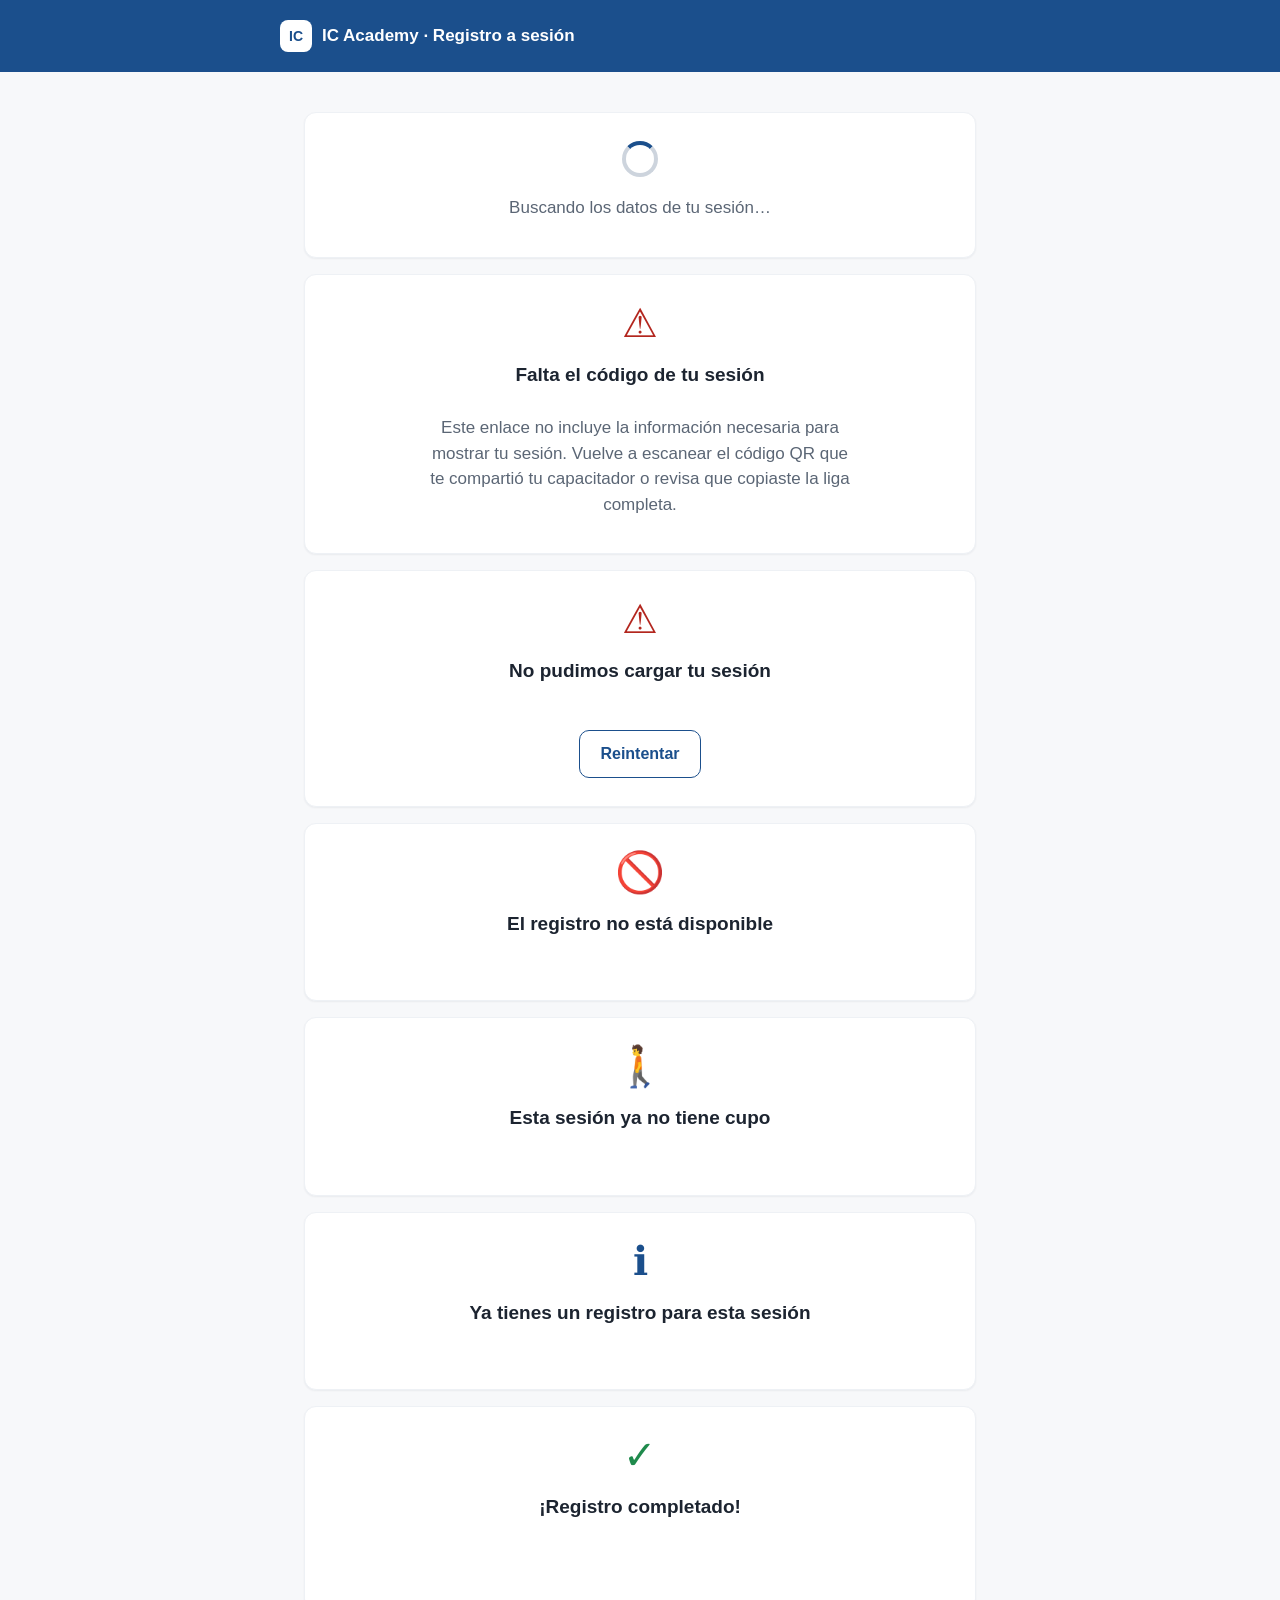
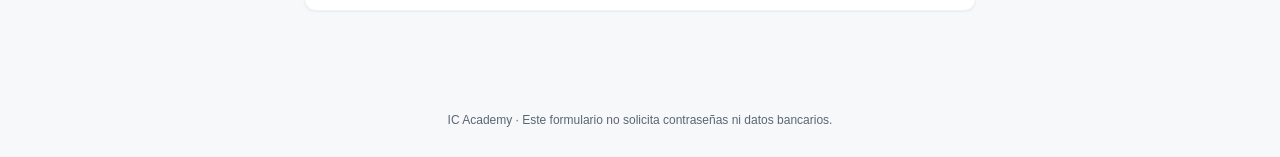
==== registro/index.html @ ddfc4fde "update u" ====
<!DOCTYPE html>
<html lang="es-MX">
<head>
  <meta charset="UTF-8" />
  <meta name="viewport" content="width=device-width, initial-scale=1, viewport-fit=cover" />
  <meta name="robots" content="noindex, nofollow" />
  <title>Registro a sesión | IC Academy</title>
  <meta name="description" content="Regístrate a tu sesión de capacitación de IC Academy." />
  <link rel="stylesheet" href="../assets/css/styles.css" />
</head>
<body>
  <div class="icac-shell">
    <header class="icac-header">
      <div class="icac-header__brand">
        <div class="icac-header__logo" aria-hidden="true">IC</div>
        <p class="icac-header__title">IC Academy &middot; Registro a sesión</p>
      </div>
    </header>

    <main class="icac-main" id="icac-main">
      <!-- Estado: cargando -->
      <section id="icac-state-loading" class="icac-card icac-state icac-state--info" hidden>
        <div class="icac-spinner" role="status" aria-label="Cargando"></div>
        <p class="icac-state__message">Buscando los datos de tu sesión&hellip;</p>
      </section>

      <!-- Estado: falta el parámetro session en la URL -->
      <section id="icac-state-no-token" class="icac-card icac-state icac-state--error" hidden>
        <div class="icac-state__icon" aria-hidden="true">&#9888;</div>
        <p class="icac-state__title">Falta el código de tu sesión</p>
        <p class="icac-state__message">
          Este enlace no incluye la información necesaria para mostrar tu sesión.
          Vuelve a escanear el código QR que te compartió tu capacitador o revisa
          que copiaste la liga completa.
        </p>
      </section>

      <!-- Estado: error genérico (token inválido, red, servidor) -->
      <section id="icac-state-error" class="icac-card icac-state icac-state--error" hidden>
        <div class="icac-state__icon" aria-hidden="true">&#9888;</div>
        <p class="icac-state__title" id="icac-error-title">No pudimos cargar tu sesión</p>
        <p class="icac-state__message" id="icac-error-message"></p>
        <button type="button" class="icac-button icac-button--secondary" id="icac-retry-button">
          Reintentar
        </button>
      </section>

      <!-- Estado: sesión cancelada / cerrada -->
      <section id="icac-state-closed" class="icac-card icac-state icac-state--closed" hidden>
        <div class="icac-state__icon" aria-hidden="true">&#128683;</div>
        <p class="icac-state__title" id="icac-closed-title">El registro no está disponible</p>
        <p class="icac-state__message" id="icac-closed-message"></p>
      </section>

      <!-- Estado: sesión llena -->
      <section id="icac-state-full" class="icac-card icac-state icac-state--full" hidden>
        <div class="icac-state__icon" aria-hidden="true">&#128694;</div>
        <p class="icac-state__title">Esta sesión ya no tiene cupo</p>
        <p class="icac-state__message" id="icac-full-message"></p>
      </section>

      <!-- Estado: sesión disponible (datos + formulario) -->
      <section id="icac-state-available" hidden>
        <article class="icac-card" id="icac-session-card">
          <span class="icac-badge" id="icac-session-badge">Registro abierto</span>
          <h1 id="icac-course-name">&nbsp;</h1>
          <p id="icac-course-description"></p>
          <ul class="icac-session-facts" id="icac-session-facts"></ul>
          <p id="icac-public-instructions"></p>
        </article>

        <article class="icac-card">
          <h2>Datos del participante</h2>
          <div class="icac-form-error" id="icac-form-error" role="alert"></div>

          <form class="icac-form" id="icac-register-form" novalidate>
            <fieldset class="icac-fieldset">
              <legend class="icac-fieldset__legend">Identificación</legend>

              <div class="icac-field" id="field-employeeNumber">
                <label class="icac-field__label" for="employeeNumber">
                  Número de empleado <span class="icac-required" aria-hidden="true">*</span>
                </label>
                <input
                  class="icac-input"
                  type="text"
                  id="employeeNumber"
                  name="employeeNumber"
                  inputmode="text"
                  autocomplete="off"
                  maxlength="30"
                  required
                />
                <span class="icac-field__error">Ingresa tu número de empleado.</span>
              </div>

              <div class="icac-field" id="field-firstName">
                <label class="icac-field__label" for="firstName">
                  Nombre(s) <span class="icac-required" aria-hidden="true">*</span>
                </label>
                <input
                  class="icac-input"
                  type="text"
                  id="firstName"
                  name="firstName"
                  autocomplete="given-name"
                  maxlength="100"
                  required
                />
                <span class="icac-field__error">Ingresa tu nombre.</span>
              </div>

              <div class="icac-field" id="field-lastName">
                <label class="icac-field__label" for="lastName">
                  Apellidos <span class="icac-required" aria-hidden="true">*</span>
                </label>
                <input
                  class="icac-input"
                  type="text"
                  id="lastName"
                  name="lastName"
                  autocomplete="family-name"
                  maxlength="100"
                  required
                />
                <span class="icac-field__error">Ingresa tus apellidos.</span>
              </div>
            </fieldset>

            <fieldset class="icac-fieldset">
              <legend class="icac-fieldset__legend">Contacto</legend>

              <div class="icac-field" id="field-corporateEmail">
                <label class="icac-field__label" for="corporateEmail">
                  Correo corporativo <span class="icac-required" aria-hidden="true">*</span>
                </label>
                <input
                  class="icac-input"
                  type="email"
                  id="corporateEmail"
                  name="corporateEmail"
                  autocomplete="email"
                  maxlength="150"
                  required
                />
                <span class="icac-field__error">Ingresa un correo válido.</span>
              </div>

              <div class="icac-field" id="field-personalEmail">
                <label class="icac-field__label" for="personalEmail">Correo personal (opcional)</label>
                <input
                  class="icac-input"
                  type="email"
                  id="personalEmail"
                  name="personalEmail"
                  autocomplete="email"
                  maxlength="150"
                />
                <span class="icac-field__error">Ingresa un correo válido.</span>
              </div>

              <div class="icac-field" id="field-phone">
                <label class="icac-field__label" for="phone">Teléfono (opcional)</label>
                <input
                  class="icac-input"
                  type="tel"
                  id="phone"
                  name="phone"
                  autocomplete="tel"
                  maxlength="20"
                />
                <span class="icac-field__error">Ingresa un teléfono válido.</span>
              </div>
            </fieldset>

            <fieldset class="icac-fieldset">
              <legend class="icac-fieldset__legend">Datos laborales</legend>

              <div class="icac-field" id="field-position">
                <label class="icac-field__label" for="position">
                  Puesto <span class="icac-required" aria-hidden="true">*</span>
                </label>
                <input class="icac-input" type="text" id="position" name="position" maxlength="100" required />
                <span class="icac-field__error">Ingresa tu puesto.</span>
              </div>

              <div class="icac-field" id="field-area">
                <label class="icac-field__label" for="area">
                  Área <span class="icac-required" aria-hidden="true">*</span>
                </label>
                <input class="icac-input" type="text" id="area" name="area" maxlength="100" required />
                <span class="icac-field__error">Ingresa tu área.</span>
              </div>

              <div class="icac-field" id="field-client">
                <label class="icac-field__label" for="client">Cliente (opcional)</label>
                <input class="icac-input" type="text" id="client" name="client" maxlength="100" />
              </div>

              <div class="icac-field" id="field-installation">
                <label class="icac-field__label" for="installation">Instalación (opcional)</label>
                <input class="icac-input" type="text" id="installation" name="installation" maxlength="100" />
              </div>
            </fieldset>

            <fieldset class="icac-fieldset">
              <legend class="icac-fieldset__legend">Confirmación</legend>

              <div class="icac-checkbox-row" id="field-privacyAccepted">
                <input type="checkbox" id="privacyAccepted" name="privacyAccepted" required />
                <label for="privacyAccepted">
                  He leído y acepto el
                  <a id="icac-privacy-link" href="#" target="_blank" rel="noopener noreferrer">aviso de privacidad</a>
                  de IC Academy. <span class="icac-required" aria-hidden="true">*</span>
                </label>
              </div>

              <div class="icac-checkbox-row" id="field-dataConfirmed">
                <input type="checkbox" id="dataConfirmed" name="dataConfirmed" required />
                <label for="dataConfirmed">
                  Confirmo que los datos capturados son correctos.
                  <span class="icac-required" aria-hidden="true">*</span>
                </label>
              </div>
            </fieldset>

            <button type="submit" class="icac-button" id="icac-submit-button">
              Confirmar registro
            </button>
          </form>
        </article>
      </section>

      <!-- Estado: ya registrado previamente -->
      <section id="icac-state-already" class="icac-card icac-state icac-state--info" hidden>
        <div class="icac-state__icon" aria-hidden="true">&#8505;</div>
        <p class="icac-state__title">Ya tienes un registro para esta sesión</p>
        <p class="icac-state__message" id="icac-already-message"></p>
      </section>

      <!-- Estado: registro exitoso -->
      <section id="icac-state-success" class="icac-card icac-state icac-state--success" hidden>
        <div class="icac-state__icon" aria-hidden="true">&#10003;</div>
        <p class="icac-state__title">¡Registro completado!</p>
        <p class="icac-state__message" id="icac-success-message"></p>
        <p class="icac-state__message" id="icac-success-next-step"></p>
      </section>
    </main>

    <footer class="icac-footer">
      <p>IC Academy &middot; Este formulario no solicita contraseñas ni datos bancarios.</p>
    </footer>
  </div>

  <script src="../assets/js/config.js"></script>
  <script src="../assets/js/api.js"></script>
  <script src="../assets/js/registro.js"></script>
</body>
</html>
---- assets/css/styles.css ----
/* ICAC - Registro público de sesiones
   Hoja de estilos única, mobile-first, sin frameworks externos. */

:root {
  --icac-blue: #1b4f8c;
  --icac-blue-dark: #123a68;
  --icac-green: #1f8a4c;
  --icac-red: #b3261e;
  --icac-orange: #b5650d;
  --icac-gray-50: #f7f8fa;
  --icac-gray-100: #eef1f5;
  --icac-gray-300: #cdd4dd;
  --icac-gray-600: #5b6675;
  --icac-gray-900: #1c2430;
  --icac-radius: 12px;
  --icac-max-width: 640px;
  --icac-focus-ring: 3px solid #8fb8ea;
}

* {
  box-sizing: border-box;
}

html {
  -webkit-text-size-adjust: 100%;
}

body {
  margin: 0;
  min-height: 100vh;
  background: var(--icac-gray-50);
  color: var(--icac-gray-900);
  font-family: -apple-system, BlinkMacSystemFont, "Segoe UI", Roboto, Helvetica, Arial, sans-serif;
  line-height: 1.5;
  font-size: 16px;
}

.icac-shell {
  display: flex;
  flex-direction: column;
  min-height: 100vh;
}

.icac-header {
  background: var(--icac-blue);
  color: #fff;
  padding: 16px 20px;
}

.icac-header__brand {
  display: flex;
  align-items: center;
  gap: 10px;
  max-width: var(--icac-max-width);
  margin: 0 auto;
}

.icac-header__logo {
  width: 32px;
  height: 32px;
  border-radius: 8px;
  background: #fff;
  color: var(--icac-blue);
  display: flex;
  align-items: center;
  justify-content: center;
  font-weight: 700;
  font-size: 14px;
  flex-shrink: 0;
}

.icac-header__title {
  font-size: 17px;
  font-weight: 600;
  margin: 0;
}

.icac-main {
  flex: 1;
  width: 100%;
  max-width: var(--icac-max-width);
  margin: 0 auto;
  padding: 20px 16px 40px;
}

.icac-footer {
  text-align: center;
  font-size: 12px;
  color: var(--icac-gray-600);
  padding: 16px;
}

/* Cards / estados */
.icac-card {
  background: #fff;
  border: 1px solid var(--icac-gray-100);
  border-radius: var(--icac-radius);
  padding: 20px;
  margin-bottom: 16px;
  box-shadow: 0 1px 2px rgba(20, 30, 50, 0.06);
}

.icac-card h1,
.icac-card h2 {
  margin-top: 0;
  font-size: 20px;
  line-height: 1.3;
}

.icac-card p {
  margin: 8px 0;
}

.icac-state {
  display: flex;
  flex-direction: column;
  align-items: center;
  text-align: center;
  gap: 10px;
  padding: 28px 16px;
}

.icac-state__icon {
  font-size: 40px;
  line-height: 1;
}

.icac-state--error .icac-state__icon,
.icac-state--closed .icac-state__icon,
.icac-state--full .icac-state__icon {
  color: var(--icac-red);
}

.icac-state--success .icac-state__icon {
  color: var(--icac-green);
}

.icac-state--info .icac-state__icon {
  color: var(--icac-blue);
}

.icac-state__title {
  font-size: 19px;
  font-weight: 700;
  margin: 0;
}

.icac-state__message {
  color: var(--icac-gray-600);
  margin: 0;
  max-width: 46ch;
}

/* Spinner de carga */
.icac-spinner {
  width: 36px;
  height: 36px;
  border-radius: 50%;
  border: 4px solid var(--icac-gray-300);
  border-top-color: var(--icac-blue);
  animation: icac-spin 0.8s linear infinite;
}

@keyframes icac-spin {
  to {
    transform: rotate(360deg);
  }
}

/* Lista de datos de la sesión */
.icac-session-facts {
  list-style: none;
  margin: 16px 0;
  padding: 0;
  display: grid;
  gap: 10px;
}

.icac-session-facts__item {
  display: flex;
  gap: 10px;
  font-size: 15px;
}

.icac-session-facts__label {
  color: var(--icac-gray-600);
  min-width: 120px;
  flex-shrink: 0;
}

.icac-session-facts__value {
  font-weight: 600;
  word-break: break-word;
}

.icac-badge {
  display: inline-block;
  font-size: 12px;
  font-weight: 700;
  padding: 3px 10px;
  border-radius: 999px;
  background: #e6f4ea;
  color: var(--icac-green);
}

.icac-badge--warning {
  background: #fdefe0;
  color: var(--icac-orange);
}

/* Formulario */
.icac-form {
  display: flex;
  flex-direction: column;
  gap: 16px;
}

.icac-field {
  display: flex;
  flex-direction: column;
  gap: 6px;
}

.icac-field__label {
  font-size: 14px;
  font-weight: 600;
}

.icac-field__label .icac-required {
  color: var(--icac-red);
}

.icac-field__hint {
  font-size: 12px;
  color: var(--icac-gray-600);
}

.icac-field__error {
  font-size: 12px;
  color: var(--icac-red);
  display: none;
}

.icac-field.has-error .icac-field__error {
  display: block;
}

.icac-field.has-error input {
  border-color: var(--icac-red);
}

.icac-input {
  appearance: none;
  width: 100%;
  min-height: 44px;
  padding: 10px 12px;
  font-size: 16px;
  border: 1px solid var(--icac-gray-300);
  border-radius: 8px;
  background: #fff;
  color: var(--icac-gray-900);
}

.icac-input:focus {
  outline: none;
  border-color: var(--icac-blue);
  box-shadow: 0 0 0 var(--icac-focus-ring);
}

.icac-fieldset {
  border: none;
  padding: 0;
  margin: 0;
  display: grid;
  gap: 16px;
}

.icac-fieldset__legend {
  font-size: 13px;
  font-weight: 700;
  text-transform: uppercase;
  letter-spacing: 0.03em;
  color: var(--icac-gray-600);
  padding: 0;
  margin-bottom: -4px;
}

.icac-checkbox-row {
  display: flex;
  align-items: flex-start;
  gap: 10px;
}

.icac-checkbox-row input[type="checkbox"] {
  width: 22px;
  height: 22px;
  min-width: 22px;
  margin-top: 2px;
  accent-color: var(--icac-blue);
}

.icac-checkbox-row label {
  font-size: 14px;
  line-height: 1.4;
}

.icac-checkbox-row a {
  color: var(--icac-blue);
}

.icac-button {
  appearance: none;
  border: none;
  border-radius: 10px;
  min-height: 48px;
  padding: 12px 20px;
  font-size: 16px;
  font-weight: 700;
  cursor: pointer;
  background: var(--icac-blue);
  color: #fff;
  transition: background-color 0.15s ease, opacity 0.15s ease;
}

.icac-button:hover {
  background: var(--icac-blue-dark);
}

.icac-button:focus-visible {
  outline: none;
  box-shadow: 0 0 0 var(--icac-focus-ring);
}

.icac-button:disabled {
  opacity: 0.6;
  cursor: not-allowed;
}

.icac-button--secondary {
  background: #fff;
  color: var(--icac-blue);
  border: 1px solid var(--icac-blue);
}

.icac-button--secondary:hover {
  background: var(--icac-gray-100);
}

.icac-form-error {
  display: none;
  background: #fdeceb;
  border: 1px solid #f3b7b2;
  color: var(--icac-red);
  border-radius: 8px;
  padding: 10px 12px;
  font-size: 14px;
}

.icac-form-error.is-visible {
  display: block;
}

.icac-token-box {
  background: var(--icac-gray-100);
  border-radius: 8px;
  padding: 12px;
  font-size: 13px;
  word-break: break-all;
  color: var(--icac-gray-600);
}

.icac-visually-hidden {
  position: absolute;
  width: 1px;
  height: 1px;
  overflow: hidden;
  clip: rect(0 0 0 0);
  white-space: nowrap;
}

/* Landing (index.html) */
.icac-landing-form {
  display: flex;
  flex-direction: column;
  gap: 12px;
}

/* Breakpoints */
@media (min-width: 480px) {
  .icac-main {
    padding: 32px 20px 48px;
  }

  .icac-card {
    padding: 28px;
  }
}

@media (min-width: 768px) {
  body {
    font-size: 17px;
  }

  .icac-header {
    padding: 20px 24px;
  }

  .icac-main {
    padding: 40px 24px 56px;
  }

  .icac-card h1,
  .icac-card h2 {
    font-size: 24px;
  }
}

@media (min-width: 1024px) {
  :root {
    --icac-max-width: 720px;
  }
}
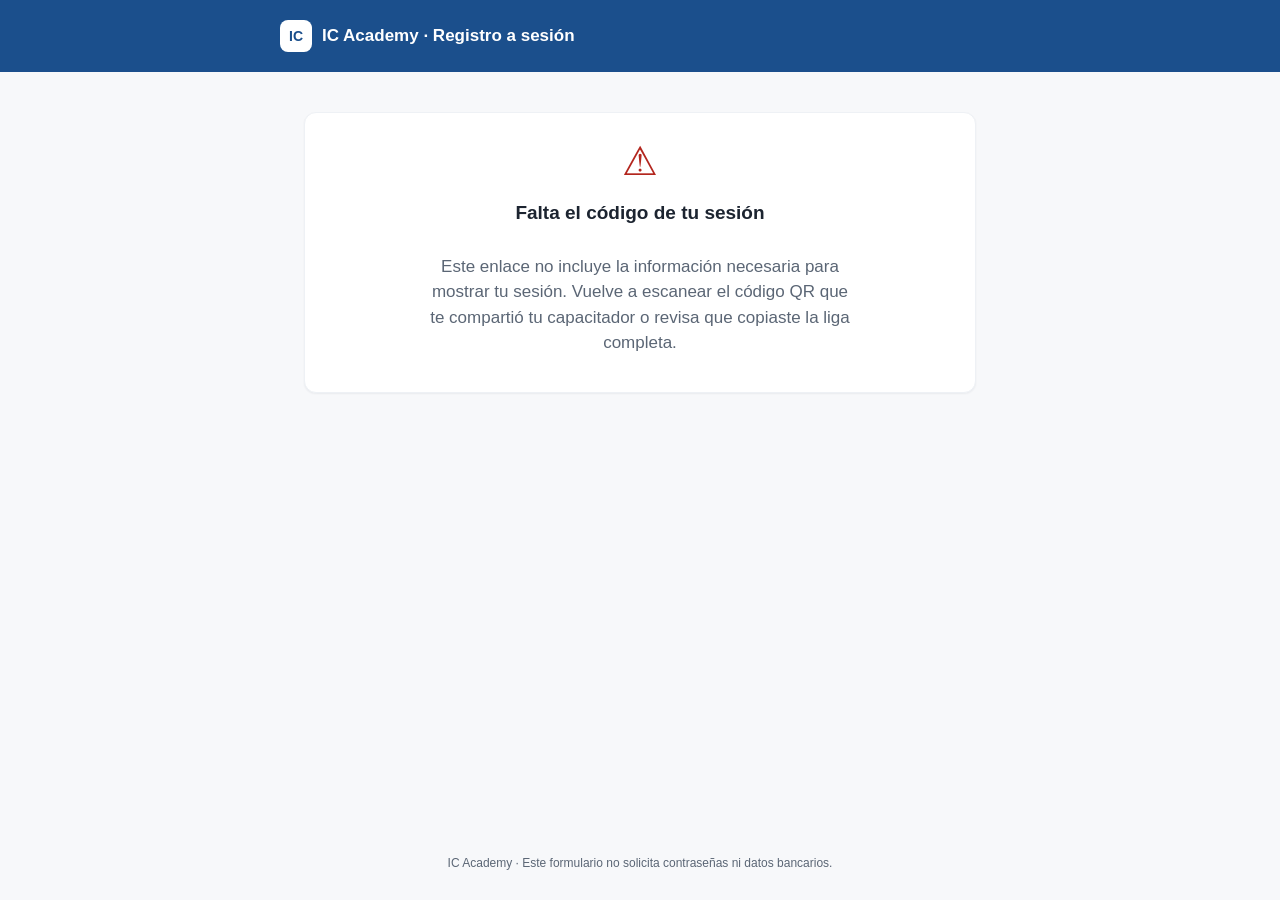
==== commit 71da7c43: "update" ====
--- a/registro/index.html
+++ b/registro/index.html
@@ -236,6 +236,9 @@
         <div class="icac-state__icon" aria-hidden="true">&#8505;</div>
         <p class="icac-state__title">Ya tienes un registro para esta sesión</p>
         <p class="icac-state__message" id="icac-already-message"></p>
+        <button type="button" class="icac-button" id="icac-already-evaluation-button" hidden>
+          Continuar a mi capacitación
+        </button>
       </section>
 
       <!-- Estado: registro exitoso -->
@@ -244,6 +247,9 @@
         <p class="icac-state__title">¡Registro completado!</p>
         <p class="icac-state__message" id="icac-success-message"></p>
         <p class="icac-state__message" id="icac-success-next-step"></p>
+        <button type="button" class="icac-button" id="icac-success-evaluation-button" hidden>
+          Continuar a mi capacitación
+        </button>
       </section>
     </main>
 
--- a/assets/css/styles.css
+++ b/assets/css/styles.css
@@ -21,6 +21,14 @@
   box-sizing: border-box;
 }
 
+/* Refuerza el atributo nativo [hidden]: sin esto, selectores de clase como
+   .icac-state (display:flex) empatan en especificidad con la regla
+   [hidden]{display:none} de la hoja de estilos del navegador y, como esta
+   hoja carga después, ganan y muestran varias secciones de estado a la vez. */
+[hidden] {
+  display: none !important;
+}
+
 html {
   -webkit-text-size-adjust: 100%;
 }
@@ -420,3 +428,253 @@
     --icac-max-width: 720px;
   }
 }
+
+/* ------------------------------------------------------------------------
+   Evaluación (/evaluacion/) y Resultado (/resultado/)
+   Mismos componentes base (icac-card, icac-state, icac-button, icac-input);
+   estas reglas solo agregan lo específico de preguntas/opciones/progreso.
+   ------------------------------------------------------------------------ */
+
+.icac-eval-header {
+  display: flex;
+  justify-content: space-between;
+  align-items: center;
+  gap: 8px;
+  font-size: 13px;
+  color: var(--icac-gray-600);
+  margin-bottom: 8px;
+}
+
+.icac-progress {
+  height: 8px;
+  border-radius: 999px;
+  background: var(--icac-gray-100);
+  overflow: hidden;
+  margin: 8px 0 20px;
+}
+
+.icac-progress__fill {
+  height: 100%;
+  background: var(--icac-blue);
+  border-radius: 999px;
+  transition: width 0.2s ease;
+}
+
+.icac-question__section {
+  font-size: 12px;
+  font-weight: 700;
+  text-transform: uppercase;
+  letter-spacing: 0.03em;
+  color: var(--icac-gray-600);
+  margin: 0 0 6px;
+}
+
+.icac-question__text {
+  font-size: 17px;
+  font-weight: 700;
+  margin: 0 0 4px;
+  line-height: 1.4;
+}
+
+.icac-question__meta {
+  font-size: 12px;
+  color: var(--icac-gray-600);
+  margin: 0 0 16px;
+}
+
+.icac-options {
+  list-style: none;
+  margin: 0;
+  padding: 0;
+  display: grid;
+  gap: 10px;
+}
+
+.icac-option {
+  display: flex;
+  align-items: flex-start;
+  gap: 10px;
+  border: 1px solid var(--icac-gray-300);
+  border-radius: 10px;
+  padding: 12px;
+  cursor: pointer;
+}
+
+.icac-option:has(input:checked) {
+  border-color: var(--icac-blue);
+  background: #eef4fb;
+}
+
+.icac-option input[type="radio"],
+.icac-option input[type="checkbox"] {
+  width: 20px;
+  height: 20px;
+  min-width: 20px;
+  margin-top: 1px;
+  accent-color: var(--icac-blue);
+}
+
+.icac-option__text {
+  font-size: 15px;
+  line-height: 1.4;
+}
+
+.icac-textarea {
+  appearance: none;
+  width: 100%;
+  min-height: 120px;
+  padding: 10px 12px;
+  font-size: 16px;
+  font-family: inherit;
+  border: 1px solid var(--icac-gray-300);
+  border-radius: 8px;
+  background: #fff;
+  color: var(--icac-gray-900);
+  resize: vertical;
+}
+
+.icac-textarea:focus {
+  outline: none;
+  border-color: var(--icac-blue);
+  box-shadow: 0 0 0 var(--icac-focus-ring);
+}
+
+.icac-scale {
+  display: flex;
+  flex-wrap: wrap;
+  gap: 8px;
+}
+
+.icac-scale__option {
+  min-width: 44px;
+  min-height: 44px;
+  border: 1px solid var(--icac-gray-300);
+  border-radius: 8px;
+  background: #fff;
+  font-weight: 700;
+  cursor: pointer;
+}
+
+.icac-scale__option.is-selected {
+  border-color: var(--icac-blue);
+  background: var(--icac-blue);
+  color: #fff;
+}
+
+.icac-readonly-note {
+  font-size: 12px;
+  color: var(--icac-gray-600);
+  margin-top: 4px;
+}
+
+.icac-input[readonly] {
+  background: var(--icac-gray-100);
+  color: var(--icac-gray-600);
+}
+
+.icac-eval-nav {
+  display: flex;
+  gap: 10px;
+  margin-top: 20px;
+}
+
+.icac-eval-nav .icac-button {
+  flex: 1;
+}
+
+.icac-question-list {
+  list-style: none;
+  margin: 12px 0 0;
+  padding: 0;
+  display: flex;
+  flex-wrap: wrap;
+  gap: 6px;
+}
+
+.icac-question-dot {
+  width: 32px;
+  height: 32px;
+  border-radius: 8px;
+  border: 1px solid var(--icac-gray-300);
+  background: #fff;
+  font-size: 12px;
+  font-weight: 700;
+  display: flex;
+  align-items: center;
+  justify-content: center;
+  cursor: pointer;
+}
+
+.icac-question-dot.is-current {
+  border-color: var(--icac-blue);
+  box-shadow: 0 0 0 2px #d8e8fb;
+}
+
+.icac-question-dot.is-answered {
+  background: #e6f4ea;
+  border-color: var(--icac-green);
+  color: var(--icac-green);
+}
+
+/* Resultado */
+.icac-result-score {
+  font-size: 44px;
+  font-weight: 800;
+  margin: 4px 0;
+}
+
+.icac-result-badge {
+  display: inline-flex;
+  align-items: center;
+  gap: 6px;
+  font-size: 14px;
+  font-weight: 700;
+  padding: 6px 14px;
+  border-radius: 999px;
+  margin-bottom: 8px;
+}
+
+.icac-result-badge--approved {
+  background: #e6f4ea;
+  color: var(--icac-green);
+}
+
+.icac-result-badge--rejected {
+  background: #fdeceb;
+  color: var(--icac-red);
+}
+
+.icac-result-facts {
+  list-style: none;
+  margin: 16px 0 0;
+  padding: 0;
+  display: grid;
+  gap: 8px;
+}
+
+.icac-result-facts__item {
+  display: flex;
+  justify-content: space-between;
+  font-size: 14px;
+  border-bottom: 1px solid var(--icac-gray-100);
+  padding-bottom: 8px;
+}
+
+.icac-result-facts__label {
+  color: var(--icac-gray-600);
+}
+
+.icac-result-facts__value {
+  font-weight: 700;
+}
+
+@media (min-width: 480px) {
+  .icac-eval-nav {
+    justify-content: flex-end;
+  }
+
+  .icac-eval-nav .icac-button {
+    flex: 0 0 auto;
+    min-width: 140px;
+  }
+}
